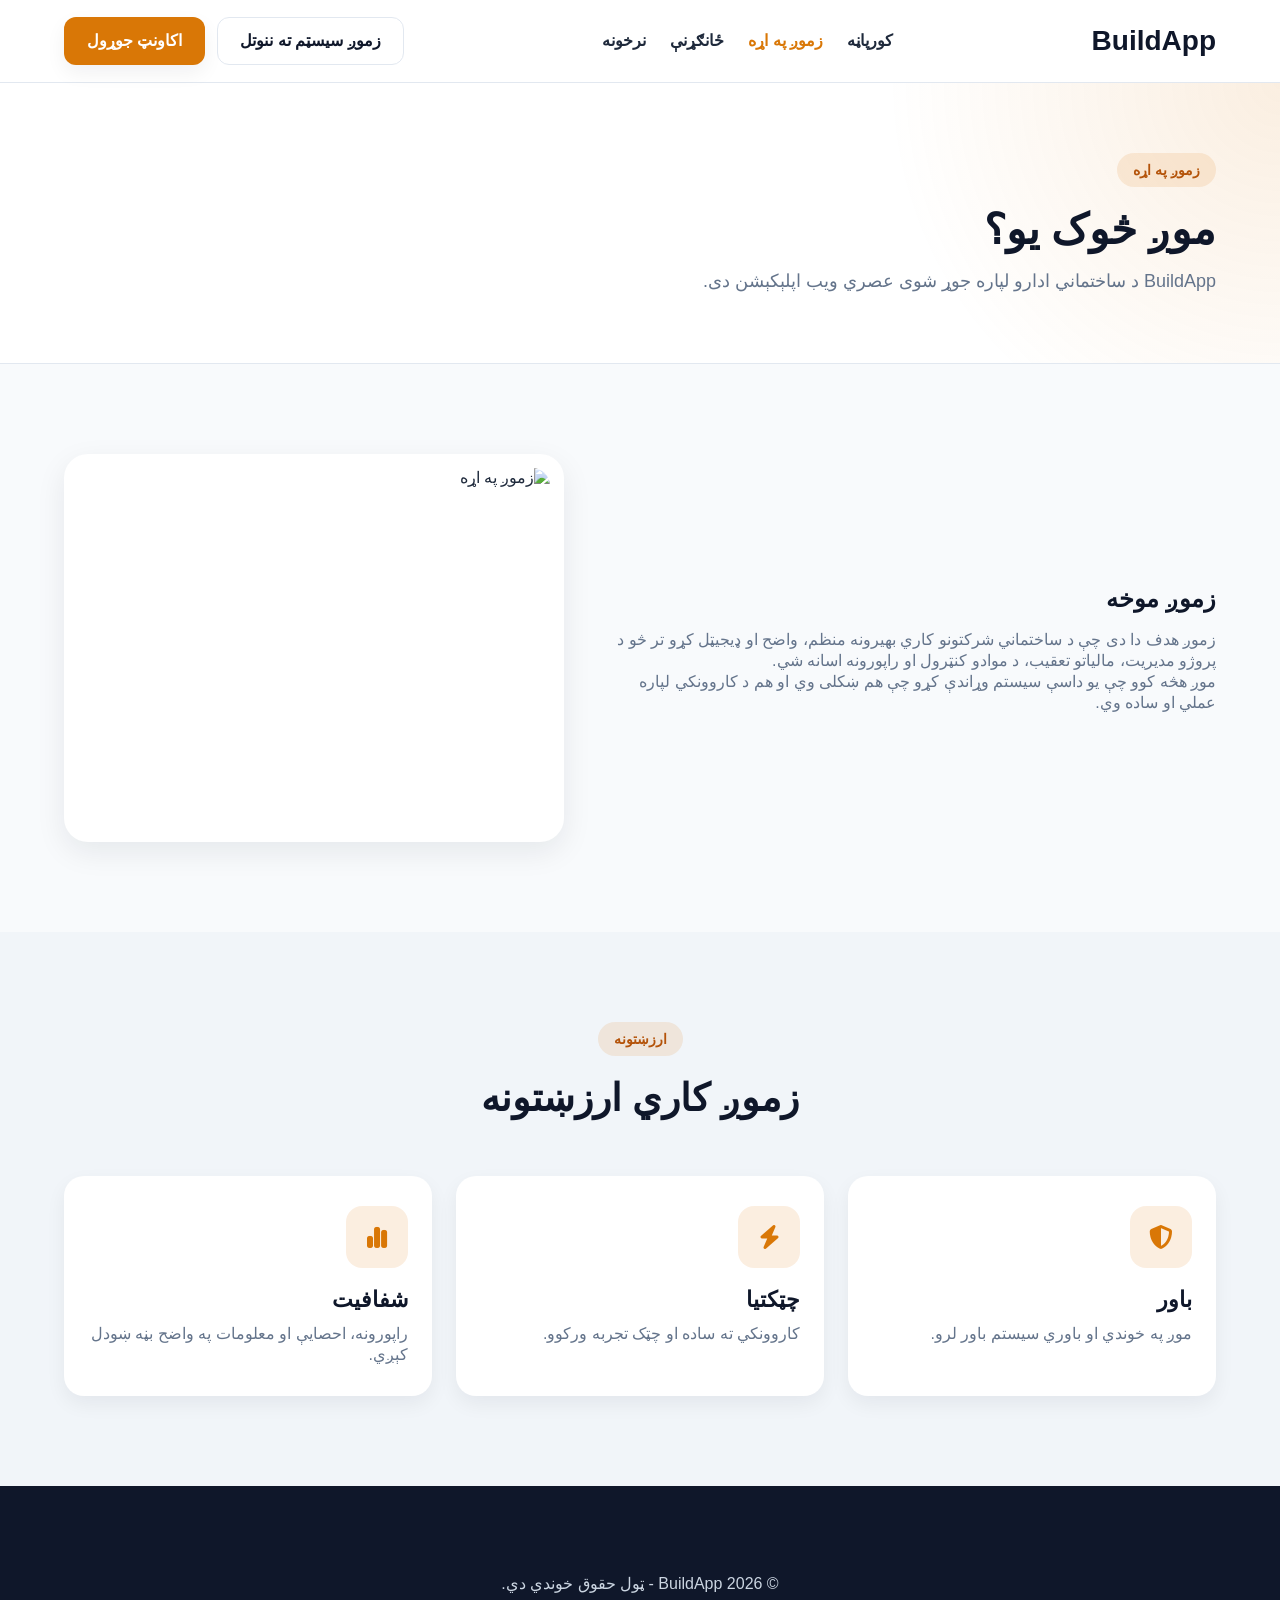
==== about.html @ 3a75cd28 "add all project files" ====
<!DOCTYPE html>
<html lang="ps" dir="rtl">
<head>
  <meta charset="UTF-8" />
  <meta name="viewport" content="width=device-width, initial-scale=1.0" />
  <title>BuildApp | زموږ په اړه</title>
  <link rel="stylesheet" href="style.css" />
  <link rel="stylesheet" href="https://cdnjs.cloudflare.com/ajax/libs/font-awesome/6.5.0/css/all.min.css" />
</head>
<body>
  <header class="topbar">
    <div class="container nav-wrapper">
      <a class="logo" href="index.html">BuildApp</a>
      <nav class="nav-links">
        <a href="index.html">کورپاڼه</a>
        <a href="about.html" class="active">زموږ په اړه</a>
        <a href="features.html">ځانګړنې</a>
        <a href="pricing.html">نرخونه</a>
      </nav>
      <div class="nav-actions">
        <a href="login.html" class="btn btn-light">زموږ سیسټم ته ننوتل</a>
        <a href="signup.html" class="btn btn-primary">اکاونټ جوړول</a>
      </div>
    </div>
  </header>

  <section class="page-hero small-hero">
    <div class="container">
      <span class="badge">زموږ په اړه</span>
      <h1>موږ څوک یو؟</h1>
      <p>BuildApp د ساختماني ادارو لپاره جوړ شوی عصري ویب اپلېکېشن دی.</p>
    </div>
  </section>

  <main>
    <section class="section">
      <div class="container two-col">
        <div>
          <h2 class="section-title-left">زموږ موخه</h2>
          <p class="muted-text">زموږ هدف دا دی چې د ساختماني شرکتونو کاري بهیرونه منظم، واضح او ډیجیټل کړو تر څو د پروژو مدیریت، مالیاتو تعقیب، د موادو کنټرول او راپورونه اسانه شي.</p>
          <p class="muted-text">موږ هڅه کوو چې یو داسې سیستم وړاندې کړو چې هم ښکلی وي او هم د کاروونکي لپاره عملي او ساده وي.</p>
        </div>
        <div class="image-card">
          <img src="https://images.unsplash.com/photo-1541888946425-d81bb19240f5?auto=format&fit=crop&w=1200&q=80" alt="زموږ په اړه" />
        </div>
      </div>
    </section>

    <section class="section alt-bg">
      <div class="container">
        <div class="section-head">
          <span class="section-tag">ارزښتونه</span>
          <h2>زموږ کاري ارزښتونه</h2>
        </div>
        <div class="features-grid">
          <article class="feature-card"><div class="icon"><i class="fa-solid fa-shield-halved"></i></div><h3>باور</h3><p>موږ په خوندي او باوري سیستم باور لرو.</p></article>
          <article class="feature-card"><div class="icon"><i class="fa-solid fa-bolt"></i></div><h3>چټکتیا</h3><p>کاروونکي ته ساده او چټک تجربه ورکوو.</p></article>
          <article class="feature-card"><div class="icon"><i class="fa-solid fa-chart-simple"></i></div><h3>شفافیت</h3><p>راپورونه، احصایې او معلومات په واضح بڼه ښودل کېږي.</p></article>
        </div>
      </div>
    </section>
  </main>

  <footer class="footer"><div class="container footer-bottom only-bottom"><p>© 2026 BuildApp - ټول حقوق خوندي دي.</p></div></footer>
</body>
</html>
---- style.css ----
:root {
  --primary: #d97706;
  --primary-dark: #b45309;
  --secondary: #0f172a;
  --bg: #f8fafc;
  --white: #ffffff;
  --text: #1e293b;
  --muted: #64748b;
  --border: #e2e8f0;
  --card-shadow: 0 10px 30px rgba(15, 23, 42, 0.08);
  --soft-shadow: 0 8px 20px rgba(15, 23, 42, 0.06);
  --radius: 20px;
  --container: 1200px;
}

* { margin: 0; padding: 0; box-sizing: border-box; }
html { scroll-behavior: smooth; }
body {
  font-family: Tahoma, Arial, sans-serif;
  background: var(--bg);
  color: var(--text);
  line-height: 1.3;
}

.logo{
  img { max-width: 29%; display: block;max-height: 39%; }
}
img { max-width: 100%; display: block; }
a { text-decoration: none; color: inherit; }
.container { width: min(90%, var(--container)); margin-inline: auto; }
.section { padding: 90px 0; }
.alt-bg { background: #f1f5f9; }
.muted-text { color: var(--muted); }
.section-title-left { font-size: 24px; margin-bottom: 16px; color: var(--secondary); }

.topbar {
  position: sticky; top: 0; z-index: 999;
  background: rgba(255,255,255,0.92);
  backdrop-filter: blur(12px);
  border-bottom: 1px solid var(--border);
}
.nav-wrapper {
  display: flex; align-items: center; justify-content: space-between;
  min-height: 82px; gap: 20px;
}
.logo { font-size: 28px; font-weight: 800; color: var(--secondary); }
.nav-links { display: flex; align-items: center; gap: 24px; }
.nav-links a { color: var(--text); font-weight: 600; transition: 0.3s; }
.nav-links a:hover, .nav-links a.active { color: var(--primary); }
.nav-actions { display: flex; align-items: center; gap: 12px; }

.btn {
  display: inline-flex; align-items: center; justify-content: center;
  padding: 13px 22px; border-radius: 12px; font-weight: 700;
  transition: 0.3s ease; border: 1px solid transparent; cursor: pointer;
}
.btn-primary { background: var(--primary); color: var(--white); box-shadow: var(--soft-shadow); }
.btn-primary:hover { background: var(--primary-dark); transform: translateY(-2px); }
.btn-light { background: var(--white); color: var(--secondary); border: 1px solid var(--border); }
.btn-outline { border: 1px solid var(--secondary); color: var(--secondary); background: transparent; }
.btn-outline:hover, .btn-light:hover { background: var(--secondary); color: var(--white); }
.full-btn { width: 100%; }

.hero {
  padding: 80px 0 70px;
  background:
    radial-gradient(circle at top left, rgba(217,119,6,0.12), transparent 35%),
    radial-gradient(circle at bottom right, rgba(15,23,42,0.1), transparent 25%);
}
.hero-grid, .preview-grid, .two-col {
  display: grid; grid-template-columns: 1.1fr 0.9fr; gap: 40px; align-items: center;
}
.badge, .section-tag {
  display: inline-block; background: rgba(217,119,6,0.12); color: var(--primary-dark);
  padding: 8px 16px; border-radius: 999px; font-size: 14px; margin-bottom: 16px; font-weight: 700;
}
.hero-text h1 { font-size: 52px; line-height: 1.4; margin-bottom: 18px; color: var(--secondary); }
.hero-text p { color: var(--muted); font-size: 18px; margin-bottom: 28px; }
.hero-buttons { display: flex; gap: 14px; flex-wrap: wrap; margin-bottom: 30px; }
.hero-stats { display: flex; gap: 18px; flex-wrap: wrap; }
.stat-box { background: var(--white); padding: 18px 22px; border-radius: 16px; box-shadow: var(--soft-shadow); min-width: 120px; }
.stat-box strong { display: block; color: var(--secondary); font-size: 24px; }
.stat-box span { color: var(--muted); font-size: 14px; }
.hero-card, .image-card, .video-box, .preview-info, .auth-card {
  background: var(--white); border-radius: 24px; box-shadow: var(--card-shadow);
}
.hero-card { padding: 14px; }
.hero-card img, .image-card img { border-radius: 18px; width: 100%; object-fit: cover; }
.hero-card img { height: 380px; }
.image-card { padding: 14px; }
.image-card img { height: 360px; }

.section-head { text-align: center; max-width: 760px; margin: 0 auto 50px; }
.section-head h2 { font-size: 38px; line-height: 1.4; margin-bottom: 12px; color: var(--secondary); }
.section-head p { color: var(--muted); font-size: 17px; }

.features-grid, .steps-grid, .testimonials-grid, .pricing-grid {
  display: grid; grid-template-columns: repeat(3, 1fr); gap: 24px;
}
.feature-card, .step-card, .testimonial-card, .pricing-card {
  background: var(--white); padding: 30px 24px; border-radius: var(--radius); box-shadow: var(--soft-shadow);
}
.feature-card:hover { transform: translateY(-6px); }
.icon {
  width: 62px; height: 62px; display: grid; place-items: center; border-radius: 16px;
  background: rgba(217,119,6,0.12); color: var(--primary); font-size: 24px; margin-bottom: 18px;
}
.feature-card h3, .pricing-card h3 { margin-bottom: 10px; color: var(--secondary); font-size: 22px; }
.feature-card p, .testimonial-card p, .pricing-list li { color: var(--muted); }

.video-box { padding: 18px; }
.video-placeholder {
  min-height: 320px; border: 2px dashed #cbd5e1; border-radius: 18px;
  display: grid; place-items: center; text-align: center; color: var(--muted); padding: 20px;
}
.video-placeholder i { font-size: 60px; color: var(--primary); margin-bottom: 16px; }
.preview-info { padding: 32px; }
.preview-info h3 { color: var(--secondary); font-size: 28px; margin-bottom: 16px; }
.preview-info p { color: var(--muted); margin-bottom: 18px; }
.check-list { list-style: none; }
.check-list li { margin-bottom: 10px; color: var(--text); position: relative; padding-right: 24px; }
.check-list li::before { content: "✔"; position: absolute; right: 0; color: var(--primary); font-weight: bold; }

.faq-list { max-width: 900px; margin: 0 auto; display: grid; gap: 16px; }
.faq-item { background: var(--white); border-radius: 18px; padding: 18px 20px; box-shadow: var(--soft-shadow); }
.faq-item summary { cursor: pointer; font-weight: 700; color: var(--secondary); list-style: none; }
.faq-item p { margin-top: 12px; color: var(--muted); }

.cta-section { padding: 0 0 90px; }
.cta-box {
  background: linear-gradient(135deg, var(--secondary), #1e293b); color: var(--white);
  border-radius: 28px; padding: 40px; display: flex; justify-content: space-between;
  align-items: center; gap: 20px; box-shadow: var(--card-shadow);
}
.cta-box h2 { font-size: 34px; margin-bottom: 8px; }
.cta-box p { color: #cbd5e1; }

.page-hero {
  padding: 70px 0; background:
  radial-gradient(circle at top right, rgba(217,119,6,0.12), transparent 30%),
  #fff;
  border-bottom: 1px solid var(--border);
}
.small-hero h1 { font-size: 42px; margin-bottom: 12px; color: var(--secondary); }
.small-hero p { color: var(--muted); font-size: 18px; }

.pricing-card { position: relative; text-align: center; }
.price { font-size: 42px; font-weight: 800; color: var(--secondary); margin: 14px 0 18px; }
.price span { font-size: 16px; color: var(--muted); font-weight: 500; }
.pricing-list { list-style: none; margin-bottom: 24px; }
.pricing-list li { margin-bottom: 12px; }
.featured-plan { border: 2px solid rgba(217,119,6,0.22); transform: translateY(-4px); }
.popular-badge {
  position: absolute; top: 14px; left: 14px; background: var(--primary); color: #fff;
  padding: 6px 12px; border-radius: 999px; font-size: 13px; font-weight: 700;
}

.auth-page {
  min-height: 100vh;
  background:
    radial-gradient(circle at top left, rgba(217,119,6,0.12), transparent 35%),
    radial-gradient(circle at bottom right, rgba(15,23,42,0.1), transparent 25%),
    var(--bg);
}
.auth-wrapper {
  min-height: 100vh; display: grid; place-items: center; padding: 24px;
}
.auth-card {
  width: 100%; max-width: 460px; padding: 34px;
}
.auth-logo { display: inline-block; font-size: 30px; font-weight: 800; color: var(--secondary); margin-bottom: 14px; }
.auth-card h1 { font-size: 34px; color: var(--secondary); margin-bottom: 8px; }
.auth-subtitle { color: var(--muted); margin-bottom: 22px; }
.auth-form { display: grid; gap: 12px; }
.auth-form label { font-weight: 700; color: var(--secondary); }
.auth-form input {
  width: 100%; padding: 14px 16px; border: 1px solid var(--border); border-radius: 14px;
  font-size: 15px; outline: none; background: #fff;
}
.auth-form input:focus { border-color: var(--primary); }
.auth-footer { margin-top: 18px; color: var(--muted); text-align: center; }
.auth-footer a { color: var(--primary-dark); font-weight: 700; }

.footer { background: var(--secondary); color: var(--white); padding-top: 70px; }
.footer-grid { display: grid; grid-template-columns: 1.2fr 1fr 1fr 1fr; gap: 30px; padding-bottom: 30px; }
.footer h3, .footer h4 { margin-bottom: 14px; }
.footer p, .footer a { color: #cbd5e1; display: block; margin-bottom: 10px; }
.socials { display: flex; gap: 12px; }
.socials a {
  width: 40px; height: 40px; display: grid; place-items: center;
  background: rgba(255,255,255,0.08); border-radius: 12px;
}
.footer-bottom { border-top: 1px solid rgba(255,255,255,0.08); text-align: center; padding: 18px 0; color: #cbd5e1; }
.only-bottom { border-top: none; }

@media (max-width: 992px) {
  .hero-grid, .preview-grid, .two-col, .features-grid, .pricing-grid, .footer-grid {
    grid-template-columns: 1fr 1fr;
  }
  .nav-wrapper { flex-wrap: wrap; justify-content: center; }
  .nav-links { order: 3; flex-wrap: wrap; justify-content: center; }
  .cta-box { flex-direction: column; text-align: center; }
}

@media (max-width: 768px) {
  .hero-grid, .preview-grid, .two-col, .features-grid, .pricing-grid, .footer-grid {
    grid-template-columns: 1fr;
  }
  .hero-text h1 { font-size: 34px; }
  .section-head h2, .small-hero h1, .auth-card h1 { font-size: 28px; }
  .nav-actions, .hero-buttons, .hero-stats { justify-content: center; flex-wrap: wrap; }
  .hero-text, .section-head, .small-hero { text-align: center; }
  .auth-card { padding: 24px; }
}
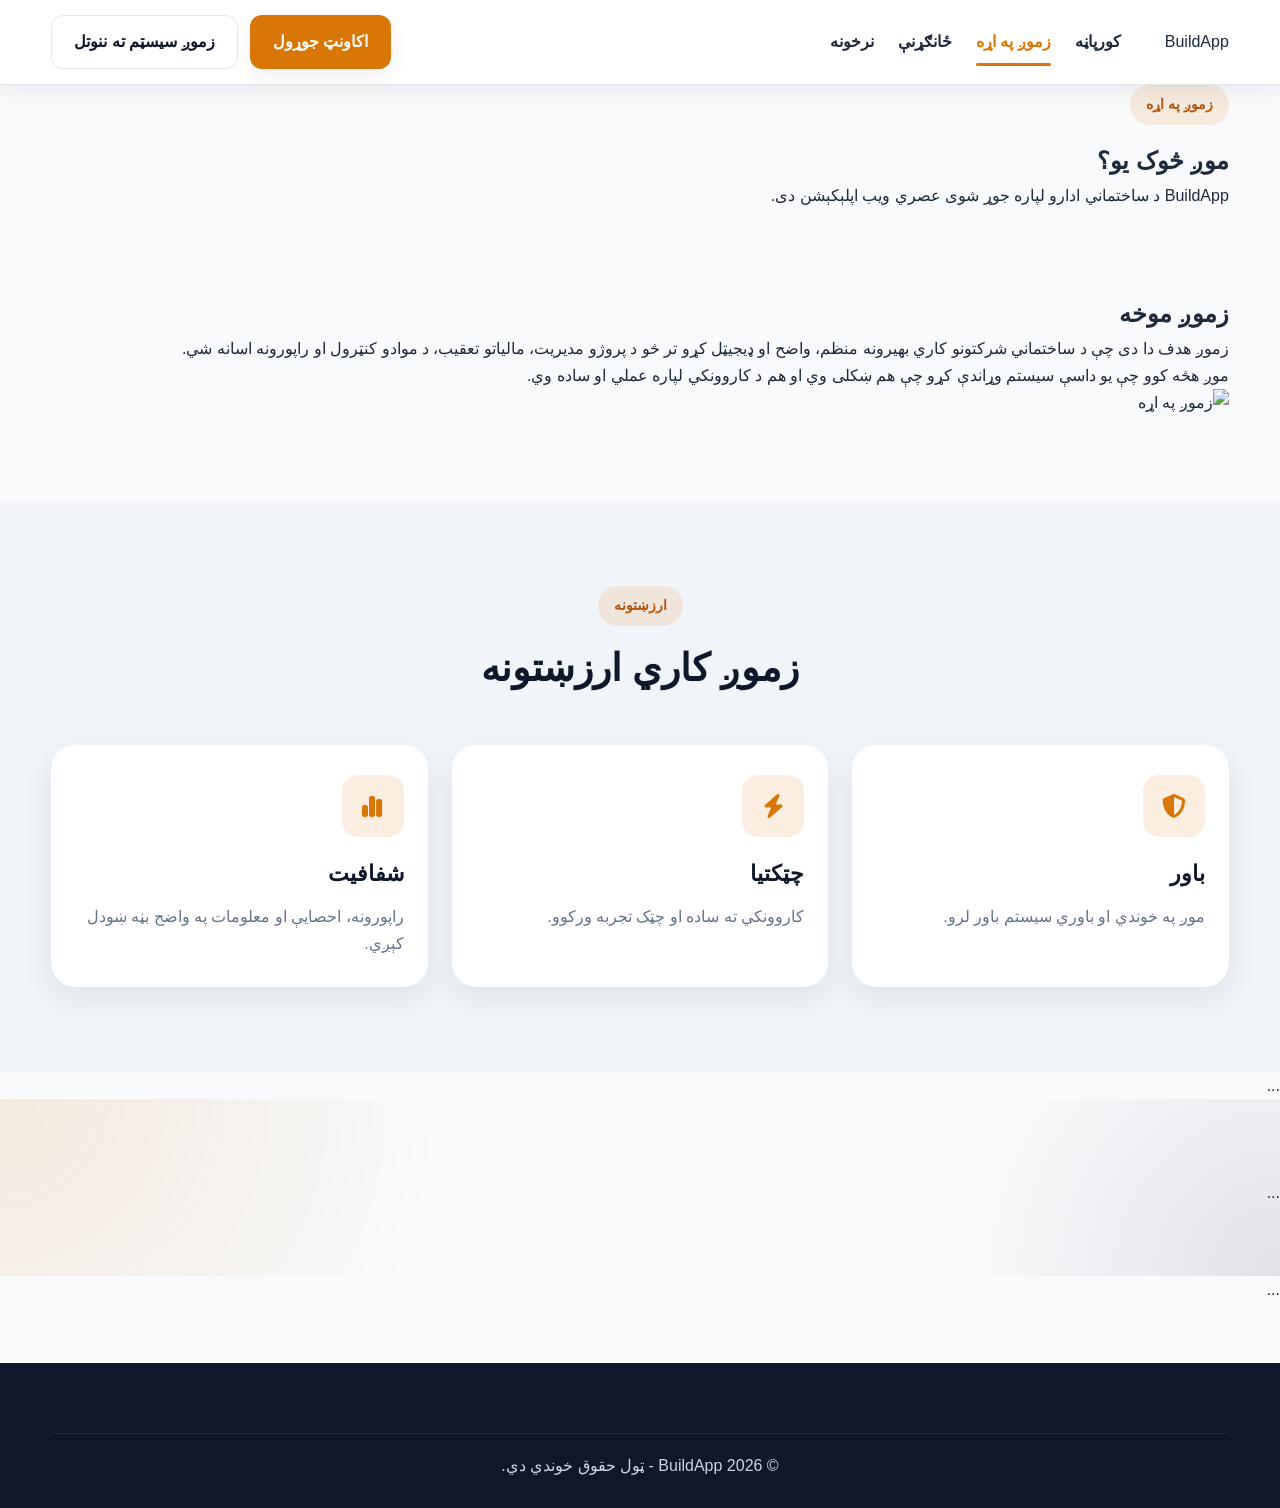
==== commit a9eed971: "Add code comments for better readability" ====
--- a/about.html
+++ b/about.html
@@ -61,6 +61,22 @@
     </section>
   </main>
 
+
+  <!-- Navigation Bar -->
+<nav>
+    ...
+</nav>
+
+<!-- Main Hero Section -->
+<section class="hero">
+    ...
+</section>
+
+<!-- Footer with contact info -->
+<footer>
+    ...
+</footer>
+
   <footer class="footer"><div class="container footer-bottom only-bottom"><p>© 2026 BuildApp - ټول حقوق خوندي دي.</p></div></footer>
 </body>
 </html>
--- a/style.css
+++ b/style.css
@@ -1,3 +1,8 @@
+@font-face {
+  font-family: bahig;
+  src: url(./fonts/Bahij-Bold.ttf) ;
+}
+
 :root {
   --primary: #d97706;
   --primary-dark: #b45309;
@@ -13,202 +18,2777 @@
   --container: 1200px;
 }
 
-* { margin: 0; padding: 0; box-sizing: border-box; }
-html { scroll-behavior: smooth; }
+* {
+  margin: 0;
+  padding: 0;
+  box-sizing: border-box;
+}
+
+html {
+  scroll-behavior: smooth;
+}
+
 body {
-  font-family: Tahoma, Arial, sans-serif;
+  font-family: "Noto Naskh Arabic", Arial, sans-serif;
   background: var(--bg);
   color: var(--text);
-  line-height: 1.3;
-}
-
-.logo{
-  img { max-width: 29%; display: block;max-height: 39%; }
-}
-img { max-width: 100%; display: block; }
-a { text-decoration: none; color: inherit; }
-.container { width: min(90%, var(--container)); margin-inline: auto; }
-.section { padding: 90px 0; }
-.alt-bg { background: #f1f5f9; }
-.muted-text { color: var(--muted); }
-.section-title-left { font-size: 24px; margin-bottom: 16px; color: var(--secondary); }
-
+  line-height: 1.7;
+    font-family: bahig;
+
+}
+
+
+
+/* this is my about section style :  */
+.steps-grid {
+  display: grid;
+  grid-template-columns: repeat(auto-fit, minmax(220px, 1fr));
+  gap: 1.5rem;
+}
+
+.step-card {
+  background: #fff;
+  padding: 1.2rem 1.5rem;
+  border-radius: 12px;
+  box-shadow: 0 4px 15px rgba(0,0,0,0.05);
+  text-align: center;
+  transition: all 0.3s ease;
+}
+
+.step-card:hover {
+  transform: translateY(-5px);
+  box-shadow: 0 8px 25px rgba(0,0,0,0.1);
+}
+
+.step-number {
+  font-size: 2rem;
+  margin-bottom: 0.8rem;
+}
+
+.step-card h3 {
+  font-size: 1.1rem;
+  margin-bottom: 0.6rem;
+}
+
+.step-card p {
+  font-size: 0.95rem;
+  line-height: 1.4;
+  color: #555;
+}
+
+img {
+  max-width: 100%;
+  display: block;
+}
+
+a {
+  text-decoration: none;
+  color: inherit;
+}
+
+.container {
+  width: min(92%, var(--container));
+  margin-inline: auto;
+}
+
+.section {
+  padding: 90px 0;
+}
+
+.alt-bg {
+  background: #f1f5f9;
+}
+
+/* Topbar */
 .topbar {
-  position: sticky; top: 0; z-index: 999;
-  background: rgba(255,255,255,0.92);
+  position: sticky;
+  top: -100px;
+  z-index: 999;
+  background: rgba(255, 255, 255, 0.92);
   backdrop-filter: blur(12px);
   border-bottom: 1px solid var(--border);
 }
+/* .topbar {
+  position: fixed;
+  top: 0;
+  left: 0;
+  width: 100%;
+  z-index: 1000;
+  background: white;
+  transition: top 0.3s ease;
+}
+
+/* کله hide شي */
+/* .topbar.hide {
+  top: -100px;
+} */ 
+
 .nav-wrapper {
-  display: flex; align-items: center; justify-content: space-between;
-  min-height: 82px; gap: 20px;
-}
-.logo { font-size: 28px; font-weight: 800; color: var(--secondary); }
-.nav-links { display: flex; align-items: center; gap: 24px; }
-.nav-links a { color: var(--text); font-weight: 600; transition: 0.3s; }
-.nav-links a:hover, .nav-links a.active { color: var(--primary); }
-.nav-actions { display: flex; align-items: center; gap: 12px; }
-
+  display: flex;
+  align-items: center;
+  min-height: 82px;
+  gap: 20px;
+  direction: rtl;
+  padding: 14px 0;
+}
+
+.logo {
+  flex-shrink: 0;
+  margin-left: 28px;
+}
+
+.logo img {
+  width: 95px;
+  height: auto;
+  object-fit: contain;
+}
+
+.nav-links {
+  display: flex;
+  align-items: center;
+  gap: 24px;
+  flex-wrap: wrap;
+}
+
+.nav-links a {
+  color: var(--text);
+  font-weight: 700;
+  transition: 0.3s;
+}
+
+.nav-links a:hover,
+.nav-links a.active {
+  color: var(--primary);
+}
+
+.nav-actions {
+  display: flex;
+  align-items: center;
+  gap: 12px;
+  margin-right: auto;
+  direction: ltr;
+  flex-wrap: wrap;
+}
+
+/* Buttons */
 .btn {
-  display: inline-flex; align-items: center; justify-content: center;
-  padding: 13px 22px; border-radius: 12px; font-weight: 700;
-  transition: 0.3s ease; border: 1px solid transparent; cursor: pointer;
-}
-.btn-primary { background: var(--primary); color: var(--white); box-shadow: var(--soft-shadow); }
-.btn-primary:hover { background: var(--primary-dark); transform: translateY(-2px); }
-.btn-light { background: var(--white); color: var(--secondary); border: 1px solid var(--border); }
-.btn-outline { border: 1px solid var(--secondary); color: var(--secondary); background: transparent; }
-.btn-outline:hover, .btn-light:hover { background: var(--secondary); color: var(--white); }
-.full-btn { width: 100%; }
-
+  display: inline-flex;
+  align-items: center;
+  justify-content: center;
+  padding: 13px 22px;
+  border-radius: 12px;
+  font-weight: 700;
+  transition: 0.3s ease;
+  border: 1px solid transparent;
+  cursor: pointer;
+  white-space: nowrap;
+}
+
+.btn-primary {
+  background: var(--primary);
+  color: var(--white);
+  box-shadow: var(--soft-shadow);
+}
+
+.btn-primary:hover {
+  background: var(--primary-dark);
+  transform: translateY(-2px);
+}
+
+.btn-light {
+  background: var(--white);
+  color: var(--secondary);
+  border: 1px solid var(--border);
+}
+
+.btn-outline {
+  border: 1px solid var(--secondary);
+  color: var(--secondary);
+  background: transparent;
+}
+
+.btn-outline:hover,
+.btn-light:hover {
+  background: var(--secondary);
+  color: var(--white);
+}
+
+/* Hero */
 .hero {
   padding: 80px 0 70px;
   background:
-    radial-gradient(circle at top left, rgba(217,119,6,0.12), transparent 35%),
-    radial-gradient(circle at bottom right, rgba(15,23,42,0.1), transparent 25%);
-}
-.hero-grid, .preview-grid, .two-col {
-  display: grid; grid-template-columns: 1.1fr 0.9fr; gap: 40px; align-items: center;
-}
-.badge, .section-tag {
-  display: inline-block; background: rgba(217,119,6,0.12); color: var(--primary-dark);
-  padding: 8px 16px; border-radius: 999px; font-size: 14px; margin-bottom: 16px; font-weight: 700;
-}
-.hero-text h1 { font-size: 52px; line-height: 1.4; margin-bottom: 18px; color: var(--secondary); }
-.hero-text p { color: var(--muted); font-size: 18px; margin-bottom: 28px; }
-.hero-buttons { display: flex; gap: 14px; flex-wrap: wrap; margin-bottom: 30px; }
-.hero-stats { display: flex; gap: 18px; flex-wrap: wrap; }
-.stat-box { background: var(--white); padding: 18px 22px; border-radius: 16px; box-shadow: var(--soft-shadow); min-width: 120px; }
-.stat-box strong { display: block; color: var(--secondary); font-size: 24px; }
-.stat-box span { color: var(--muted); font-size: 14px; }
-.hero-card, .image-card, .video-box, .preview-info, .auth-card {
-  background: var(--white); border-radius: 24px; box-shadow: var(--card-shadow);
-}
-.hero-card { padding: 14px; }
-.hero-card img, .image-card img { border-radius: 18px; width: 100%; object-fit: cover; }
-.hero-card img { height: 380px; }
-.image-card { padding: 14px; }
-.image-card img { height: 360px; }
-
-.section-head { text-align: center; max-width: 760px; margin: 0 auto 50px; }
-.section-head h2 { font-size: 38px; line-height: 1.4; margin-bottom: 12px; color: var(--secondary); }
-.section-head p { color: var(--muted); font-size: 17px; }
-
-.features-grid, .steps-grid, .testimonials-grid, .pricing-grid {
-  display: grid; grid-template-columns: repeat(3, 1fr); gap: 24px;
-}
-.feature-card, .step-card, .testimonial-card, .pricing-card {
-  background: var(--white); padding: 30px 24px; border-radius: var(--radius); box-shadow: var(--soft-shadow);
-}
-.feature-card:hover { transform: translateY(-6px); }
+    radial-gradient(circle at top left, rgba(217, 119, 6, 0.12), transparent 35%),
+    radial-gradient(circle at bottom right, rgba(15, 23, 42, 0.1), transparent 25%);
+}
+
+.hero-grid,
+.preview-grid {
+  display: grid;
+  grid-template-columns: 1.1fr 0.9fr;
+  gap: 40px;
+  align-items: center;
+}
+
+.badge,
+.section-tag {
+  display: inline-block;
+  background: rgba(217, 119, 6, 0.12);
+  color: var(--primary-dark);
+  padding: 8px 16px;
+  border-radius: 999px;
+  font-size: 14px;
+  margin-bottom: 16px;
+  font-weight: 700;
+}
+
+.hero-text h1 {
+  font-size: 52px;
+  line-height: 1.4;
+  margin-bottom: 18px;
+  color: var(--secondary);
+}
+
+.hero-text p {
+  color: var(--muted);
+  font-size: 18px;
+  margin-bottom: 28px;
+}
+
+.hero-buttons {
+  display: flex;
+  gap: 14px;
+  flex-wrap: wrap;
+  margin-bottom: 30px;
+}
+
+.hero-stats {
+  display: flex;
+  gap: 18px;
+  flex-wrap: wrap;
+}
+
+.stat-box {
+  background: var(--white);
+  padding: 18px 22px;
+  border-radius: 16px;
+  box-shadow: var(--soft-shadow);
+  min-width: 120px;
+}
+
+.stat-box strong {
+  display: block;
+  color: var(--secondary);
+  font-size: 24px;
+}
+
+.stat-box span {
+  color: var(--muted);
+  font-size: 14px;
+}
+
+.hero-card,
+.video-box,
+.preview-info,
+.feature-card,
+.step-card,
+.testimonial-card,
+.faq-item {
+  background: var(--white);
+  border-radius: 24px;
+  box-shadow: var(--card-shadow);
+}
+
+.hero-card {
+  padding: 14px;
+}
+
+.hero-card img {
+  border-radius: 18px;
+  width: 100%;
+  height: 380px;
+  object-fit: cover;
+}
+
+/* Section headings */
+.section-head {
+  text-align: center;
+  max-width: 760px;
+  margin: 0 auto 50px;
+}
+
+.section-head h2 {
+  font-size: 38px;
+  line-height: 1.4;
+  margin-bottom: 12px;
+  color: var(--secondary);
+}
+
+.section-head p {
+  color: var(--muted);
+  font-size: 17px;
+}
+
+/* Grids */
+.features-grid,
+.steps-grid,
+.testimonials-grid {
+  display: grid;
+  grid-template-columns: repeat(3, 1fr);
+  gap: 24px;
+}
+
+.feature-card,
+.step-card,
+.testimonial-card {
+  padding: 30px 24px;
+}
+
 .icon {
-  width: 62px; height: 62px; display: grid; place-items: center; border-radius: 16px;
-  background: rgba(217,119,6,0.12); color: var(--primary); font-size: 24px; margin-bottom: 18px;
-}
-.feature-card h3, .pricing-card h3 { margin-bottom: 10px; color: var(--secondary); font-size: 22px; }
-.feature-card p, .testimonial-card p, .pricing-list li { color: var(--muted); }
-
-.video-box { padding: 18px; }
+  width: 62px;
+  height: 62px;
+  display: grid;
+  place-items: center;
+  border-radius: 16px;
+  background: rgba(217, 119, 6, 0.12);
+  color: var(--primary);
+  font-size: 24px;
+  margin-bottom: 18px;
+}
+
+.feature-card h3,
+.step-card h3 {
+  margin-bottom: 10px;
+  color: var(--secondary);
+  font-size: 22px;
+}
+
+.feature-card p,
+.testimonial-card p,
+.step-card p {
+  color: var(--muted);
+}
+
+/* Preview */
+.video-box {
+  padding: 18px;
+}
+
 .video-placeholder {
-  min-height: 320px; border: 2px dashed #cbd5e1; border-radius: 18px;
-  display: grid; place-items: center; text-align: center; color: var(--muted); padding: 20px;
-}
-.video-placeholder i { font-size: 60px; color: var(--primary); margin-bottom: 16px; }
-.preview-info { padding: 32px; }
-.preview-info h3 { color: var(--secondary); font-size: 28px; margin-bottom: 16px; }
-.preview-info p { color: var(--muted); margin-bottom: 18px; }
-.check-list { list-style: none; }
-.check-list li { margin-bottom: 10px; color: var(--text); position: relative; padding-right: 24px; }
-.check-list li::before { content: "✔"; position: absolute; right: 0; color: var(--primary); font-weight: bold; }
-
-.faq-list { max-width: 900px; margin: 0 auto; display: grid; gap: 16px; }
-.faq-item { background: var(--white); border-radius: 18px; padding: 18px 20px; box-shadow: var(--soft-shadow); }
-.faq-item summary { cursor: pointer; font-weight: 700; color: var(--secondary); list-style: none; }
-.faq-item p { margin-top: 12px; color: var(--muted); }
-
-.cta-section { padding: 0 0 90px; }
+  min-height: 280px;
+  border: 2px dashed #cbd5e1;
+  border-radius: 18px;
+  display: grid;
+  place-items: center;
+  text-align: center;
+  color: var(--muted);
+  padding: 10px;
+}
+
+.video-placeholder i {
+  font-size: 60px;
+  color: var(--primary);
+  margin-bottom: 16px;
+}
+
+.video-placeholder iframe {
+  width: 100%;
+  max-width: 100%;
+  min-height: 320px;
+  border: 0;
+  border-radius: 14px;
+  margin-bottom: 14px;
+}
+
+.preview-info {
+  padding: 32px;
+}
+
+.preview-info h3 {
+  color: var(--secondary);
+  font-size: 28px;
+  margin-bottom: 16px;
+}
+
+.preview-info p {
+  color: var(--muted);
+  margin-bottom: 18px;
+}
+
+.check-list {
+  list-style: none;
+}
+
+.check-list li {
+  margin-bottom: 10px;
+  color: var(--text);
+  position: relative;
+  padding-right: 24px;
+}
+
+.check-list li::before {
+  content: "✔";
+  position: absolute;
+  right: 0;
+  color: var(--primary);
+  font-weight: bold;
+}
+
+/* Steps */
+.step-number {
+  width: 48px;
+  height: 48px;
+  border-radius: 50%;
+  background: rgba(217, 119, 6, 0.14);
+  color: var(--primary-dark);
+  display: grid;
+  place-items: center;
+  font-weight: 800;
+  margin-bottom: 16px;
+}
+
+/* Testimonials */
+.user-info {
+  margin-top: 16px;
+}
+
+.user-info strong {
+  display: block;
+  color: var(--secondary);
+}
+
+.user-info span {
+  color: var(--muted);
+  font-size: 14px;
+}
+
+/* FAQ */
+.faq-list {
+  max-width: 900px;
+  margin: 0 auto;
+  display: grid;
+  gap: 16px;
+}
+
+.faq-item {
+  padding: 18px 20px;
+}
+
+.faq-item summary {
+  cursor: pointer;
+  font-weight: 700;
+  color: var(--secondary);
+  list-style: none;
+}
+
+.faq-item p {
+  margin-top: 12px;
+  color: var(--muted);
+}
+
+/* CTA */
+.cta-section {
+  padding: 0 0 90px;
+}
+
 .cta-box {
-  background: linear-gradient(135deg, var(--secondary), #1e293b); color: var(--white);
-  border-radius: 28px; padding: 40px; display: flex; justify-content: space-between;
-  align-items: center; gap: 20px; box-shadow: var(--card-shadow);
-}
-.cta-box h2 { font-size: 34px; margin-bottom: 8px; }
-.cta-box p { color: #cbd5e1; }
-
-.page-hero {
-  padding: 70px 0; background:
-  radial-gradient(circle at top right, rgba(217,119,6,0.12), transparent 30%),
-  #fff;
+  background: linear-gradient(135deg, var(--secondary), #1e293b);
+  color: var(--white);
+  border-radius: 28px;
+  padding: 40px;
+  display: flex;
+  justify-content: space-between;
+  align-items: center;
+  gap: 20px;
+  box-shadow: var(--card-shadow);
+}
+
+.cta-box h2 {
+  font-size: 34px;
+  margin-bottom: 8px;
+}
+
+.cta-box p {
+  color: #cbd5e1;
+}
+
+/* Footer */
+.footer {
+  background: var(--secondary);
+  color: var(--white);
+  padding-top: 70px;
+}
+
+.footer-grid {
+  display: grid;
+  grid-template-columns: 1.2fr 1fr 1fr 1fr;
+  gap: 30px;
+  padding-bottom: 30px;
+}
+
+.footer h3,
+.footer h4 {
+  margin-bottom: 14px;
+}
+
+.footer p,
+.footer a {
+  color: #cbd5e1;
+  display: block;
+  margin-bottom: 10px;
+}
+
+.socials {
+  display: flex;
+  gap: 12px;
+}
+
+.socials a {
+  width: 40px;
+  height: 40px;
+  display: grid;
+  place-items: center;
+  background: rgba(255, 255, 255, 0.08);
+  border-radius: 12px;
+}
+
+.footer-bottom {
+  border-top: 1px solid rgba(255, 255, 255, 0.08);
+  text-align: center;
+  padding: 18px 0;
+  color: #cbd5e1;
+}
+
+/* Responsive */
+@media (max-width: 992px) {
+  .hero-grid,
+  .preview-grid,
+  .features-grid,
+  .steps-grid,
+  .testimonials-grid,
+  .footer-grid {
+    grid-template-columns: 1fr 1fr;
+  }
+
+  .nav-wrapper {
+    flex-wrap: wrap;
+    justify-content: center;
+  }
+
+  .logo {
+    margin-left: 0;
+  }
+
+  .nav-links {
+    order: 2;
+    justify-content: center;
+  }
+
+  .nav-actions {
+    order: 3;
+    margin-right: 0;
+    justify-content: center;
+  }
+
+  .cta-box {
+    flex-direction: column;
+    text-align: center;
+  }
+}
+
+@media (max-width: 768px) {
+  .hero-grid,
+  .preview-grid,
+  .features-grid,
+  .steps-grid,
+  .testimonials-grid,
+  .footer-grid {
+    grid-template-columns: 1fr;
+  }
+
+  .nav-wrapper {
+    flex-direction: column;
+    align-items: center;
+    text-align: center;
+  }
+
+  .nav-links {
+    flex-direction: column;
+    gap: 12px;
+  }
+
+  .nav-actions {
+    flex-direction: column;
+    width: 100%;
+  }
+
+  .btn {
+    width: 100%;
+  }
+
+  .hero-text h1 {
+    font-size: 34px;
+  }
+
+  .section-head h2,
+  .cta-box h2 {
+    font-size: 28px;
+  }
+
+  .hero-buttons,
+  .hero-stats {
+    justify-content: center;
+  }
+
+  .hero-text,
+  .section-head {
+    text-align: center;
+  }
+
+  .video-placeholder iframe {
+    min-height: 220px;
+  }
+
+  .cta-box {
+    padding: 28px 20px;
+  }
+}
+
+@media (max-width: 480px) {
+  .logo img {
+    width: 75px;
+  }
+
+  .container {
+    width: min(94%, var(--container));
+  }
+
+  .hero-text h1 {
+    font-size: 28px;
+  }
+
+  .section {
+    padding: 70px 0;
+  }
+}
+
+
+:root {
+  --primary: #d97706;
+  --primary-dark: #b45309;
+  --secondary: #0f172a;
+  --bg: #f8fafc;
+  --white: #ffffff;
+  --text: #1e293b;
+  --muted: #64748b;
+  --border: #e2e8f0;
+  --card-shadow: 0 10px 30px rgba(15, 23, 42, 0.08);
+  --soft-shadow: 0 8px 20px rgba(15, 23, 42, 0.06);
+  --container: 1200px;
+}
+
+* {
+  margin: 0;
+  padding: 0;
+  box-sizing: border-box;
+}
+
+html {
+  scroll-behavior: smooth;
+}
+
+body {
+  font-family: Arial, sans-serif;
+  background: var(--bg);
+  color: var(--text);
+  line-height: 1.7;
+}
+
+img {
+  max-width: 100%;
+  display: block;
+}
+
+a {
+  text-decoration: none;
+  color: inherit;
+}
+
+.container {
+  width: min(92%, var(--container));
+  margin: 0 auto;
+}
+
+.section {
+  padding: 70px 0;
+}
+
+/* Header */
+.topbar {
+  position: sticky;
+  top: 0;
+  z-index: 999;
+  background: rgba(255, 255, 255, 0.95);
+  backdrop-filter: blur(10px);
   border-bottom: 1px solid var(--border);
 }
-.small-hero h1 { font-size: 42px; margin-bottom: 12px; color: var(--secondary); }
-.small-hero p { color: var(--muted); font-size: 18px; }
-
-.pricing-card { position: relative; text-align: center; }
-.price { font-size: 42px; font-weight: 800; color: var(--secondary); margin: 14px 0 18px; }
-.price span { font-size: 16px; color: var(--muted); font-weight: 500; }
-.pricing-list { list-style: none; margin-bottom: 24px; }
-.pricing-list li { margin-bottom: 12px; }
-.featured-plan { border: 2px solid rgba(217,119,6,0.22); transform: translateY(-4px); }
-.popular-badge {
-  position: absolute; top: 14px; left: 14px; background: var(--primary); color: #fff;
-  padding: 6px 12px; border-radius: 999px; font-size: 13px; font-weight: 700;
-}
-
-.auth-page {
+
+.nav-wrapper {
+  min-height: 82px;
+  display: flex;
+  align-items: center;
+  gap: 20px;
+  direction: rtl;
+  padding: 12px 0;
+}
+
+.logo {
+  flex-shrink: 0;
+  margin-left: 24px;
+}
+
+.logo img {
+  width: 82px;
+  height: auto;
+  object-fit: contain;
+}
+
+.nav-links {
+  display: flex;
+  align-items: center;
+  gap: 24px;
+  flex-wrap: wrap;
+}
+
+.nav-links a {
+  font-weight: 700;
+  color: var(--text);
+  transition: 0.3s;
+}
+
+.nav-links a:hover,
+.nav-links a.active {
+  color: var(--primary);
+}
+
+.nav-actions {
+  margin-right: auto;
+  display: flex;
+  align-items: center;
+  gap: 12px;
+  direction: ltr;
+}
+
+.btn {
+  display: inline-flex;
+  align-items: center;
+  justify-content: center;
+  padding: 12px 20px;
+  border-radius: 12px;
+  font-weight: 700;
+  border: 1px solid transparent;
+  transition: 0.3s ease;
+  white-space: nowrap;
+}
+
+.btn-primary {
+  background: var(--primary);
+  color: var(--white);
+}
+
+.btn-primary:hover {
+  background: var(--primary-dark);
+}
+
+.btn-light {
+  background: var(--white);
+  color: var(--secondary);
+  border: 1px solid var(--border);
+}
+
+.btn-light:hover {
+  background: var(--secondary);
+  color: var(--white);
+}
+
+/* Main page */
+.inner-page {
   min-height: 100vh;
+}
+
+.page-hero-lite {
+  padding: 60px 0 30px;
   background:
-    radial-gradient(circle at top left, rgba(217,119,6,0.12), transparent 35%),
-    radial-gradient(circle at bottom right, rgba(15,23,42,0.1), transparent 25%),
-    var(--bg);
-}
-.auth-wrapper {
-  min-height: 100vh; display: grid; place-items: center; padding: 24px;
-}
-.auth-card {
-  width: 100%; max-width: 460px; padding: 34px;
-}
-.auth-logo { display: inline-block; font-size: 30px; font-weight: 800; color: var(--secondary); margin-bottom: 14px; }
-.auth-card h1 { font-size: 34px; color: var(--secondary); margin-bottom: 8px; }
-.auth-subtitle { color: var(--muted); margin-bottom: 22px; }
-.auth-form { display: grid; gap: 12px; }
-.auth-form label { font-weight: 700; color: var(--secondary); }
-.auth-form input {
-  width: 100%; padding: 14px 16px; border: 1px solid var(--border); border-radius: 14px;
-  font-size: 15px; outline: none; background: #fff;
-}
-.auth-form input:focus { border-color: var(--primary); }
-.auth-footer { margin-top: 18px; color: var(--muted); text-align: center; }
-.auth-footer a { color: var(--primary-dark); font-weight: 700; }
-
-.footer { background: var(--secondary); color: var(--white); padding-top: 70px; }
-.footer-grid { display: grid; grid-template-columns: 1.2fr 1fr 1fr 1fr; gap: 30px; padding-bottom: 30px; }
-.footer h3, .footer h4 { margin-bottom: 14px; }
-.footer p, .footer a { color: #cbd5e1; display: block; margin-bottom: 10px; }
-.socials { display: flex; gap: 12px; }
+    radial-gradient(circle at top right, rgba(217, 119, 6, 0.12), transparent 30%),
+    #fff;
+  border-bottom: 1px solid var(--border);
+}
+
+.section-tag {
+  display: inline-block;
+  padding: 8px 16px;
+  border-radius: 999px;
+  background: rgba(217, 119, 6, 0.12);
+  color: var(--primary-dark);
+  font-size: 14px;
+  font-weight: 700;
+  margin-bottom: 16px;
+}
+
+.page-hero-lite h1 {
+  font-size: 40px;
+  color: var(--secondary);
+  margin-bottom: 10px;
+}
+
+.page-hero-lite p {
+  color: var(--muted);
+  font-size: 18px;
+}
+
+/* Dashboard cards */
+.dashboard-cards {
+  display: grid;
+  grid-template-columns: repeat(4, 1fr);
+  gap: 24px;
+}
+
+.dashboard-card {
+  background: var(--white);
+  border-radius: 22px;
+  padding: 28px 22px;
+  box-shadow: var(--soft-shadow);
+  text-align: center;
+  transition: 0.3s ease;
+}
+
+.dashboard-card:hover {
+  transform: translateY(-6px);
+}
+
+.dashboard-icon {
+  width: 62px;
+  height: 62px;
+  margin: 0 auto 16px;
+  border-radius: 16px;
+  display: grid;
+  place-items: center;
+  background: rgba(217, 119, 6, 0.12);
+  color: var(--primary);
+  font-size: 24px;
+}
+
+.dashboard-card h3 {
+  font-size: 18px;
+  color: var(--secondary);
+  margin-bottom: 10px;
+}
+
+.dashboard-card strong {
+  font-size: 32px;
+  color: var(--primary-dark);
+}
+
+/* Content card */
+.content-card {
+  background: var(--white);
+  border-radius: 24px;
+  box-shadow: var(--card-shadow);
+  padding: 28px;
+}
+
+.mt-30 {
+  margin-top: 30px;
+}
+
+.content-card h2 {
+  font-size: 28px;
+  color: var(--secondary);
+  margin-bottom: 18px;
+}
+
+/* Activity list */
+.activity-list {
+  list-style: none;
+}
+
+.activity-list li {
+  background: #f8fafc;
+  border: 1px solid var(--border);
+  border-radius: 14px;
+  padding: 14px 16px;
+  margin-bottom: 12px;
+}
+
+/* Footer */
+.footer {
+  background: var(--secondary);
+  color: var(--white);
+  padding-top: 70px;
+  margin-top: 60px;
+}
+
+.footer-grid {
+  display: grid;
+  grid-template-columns: 1.3fr 1fr 1fr 1fr;
+  gap: 30px;
+  padding-bottom: 30px;
+}
+
+.footer h3,
+.footer h4 {
+  margin-bottom: 14px;
+}
+
+.footer p,
+.footer a {
+  color: #cbd5e1;
+  display: block;
+  margin-bottom: 10px;
+}
+
+.footer a:hover {
+  color: var(--white);
+}
+
+.socials {
+  display: flex;
+  gap: 12px;
+}
+
 .socials a {
-  width: 40px; height: 40px; display: grid; place-items: center;
-  background: rgba(255,255,255,0.08); border-radius: 12px;
-}
-.footer-bottom { border-top: 1px solid rgba(255,255,255,0.08); text-align: center; padding: 18px 0; color: #cbd5e1; }
-.only-bottom { border-top: none; }
-
+  width: 40px;
+  height: 40px;
+  display: grid;
+  place-items: center;
+  border-radius: 12px;
+  background: rgba(255, 255, 255, 0.08);
+}
+
+.socials a:hover {
+  background: var(--primary);
+}
+
+.footer-bottom {
+  border-top: 1px solid rgba(255, 255, 255, 0.08);
+  text-align: center;
+  padding: 18px 0;
+  color: #cbd5e1;
+}
+
+/* Responsive */
 @media (max-width: 992px) {
-  .hero-grid, .preview-grid, .two-col, .features-grid, .pricing-grid, .footer-grid {
-    grid-template-columns: 1fr 1fr;
-  }
-  .nav-wrapper { flex-wrap: wrap; justify-content: center; }
-  .nav-links { order: 3; flex-wrap: wrap; justify-content: center; }
-  .cta-box { flex-direction: column; text-align: center; }
+  .dashboard-cards,
+  .footer-grid {
+    grid-template-columns: repeat(2, 1fr);
+  }
+
+  .nav-wrapper {
+    flex-wrap: wrap;
+    justify-content: center;
+  }
+
+  .logo {
+    margin-left: 0;
+  }
+
+  .nav-links {
+    justify-content: center;
+    order: 2;
+  }
+
+  .nav-actions {
+    margin-right: 0;
+    justify-content: center;
+    order: 3;
+  }
+
+  .page-hero-lite h1 {
+    font-size: 32px;
+  }
 }
 
 @media (max-width: 768px) {
-  .hero-grid, .preview-grid, .two-col, .features-grid, .pricing-grid, .footer-grid {
+  .dashboard-cards,
+  .footer-grid {
     grid-template-columns: 1fr;
   }
-  .hero-text h1 { font-size: 34px; }
-  .section-head h2, .small-hero h1, .auth-card h1 { font-size: 28px; }
-  .nav-actions, .hero-buttons, .hero-stats { justify-content: center; flex-wrap: wrap; }
-  .hero-text, .section-head, .small-hero { text-align: center; }
-  .auth-card { padding: 24px; }
-}+
+  .nav-wrapper {
+    flex-direction: column;
+    text-align: center;
+  }
+
+  .nav-links {
+    flex-direction: column;
+    gap: 12px;
+  }
+
+  .nav-actions {
+    flex-direction: column;
+    width: 100%;
+  }
+
+  .btn {
+    width: 100%;
+  }
+
+  .page-hero-lite {
+    padding: 50px 0 25px;
+  }
+
+  .page-hero-lite h1 {
+    font-size: 28px;
+  }
+
+  .page-hero-lite p {
+    font-size: 16px;
+  }
+
+  .content-card {
+    padding: 20px;
+  }
+}
+
+@media (max-width: 480px) {
+  .logo img {
+    width: 70px;
+  }
+
+  .container {
+    width: min(94%, var(--container));
+  }
+
+  .dashboard-card strong {
+    font-size: 28px;
+  }
+}
+
+
+
+:root {
+  --primary: #d97706;
+  --primary-dark: #b45309;
+  --secondary: #0f172a;
+  --bg: #f8fafc;
+  --white: #ffffff;
+  --text: #1e293b;
+  --muted: #64748b;
+  --border: #e2e8f0;
+  --card-shadow: 0 10px 30px rgba(15, 23, 42, 0.08);
+  --soft-shadow: 0 8px 20px rgba(15, 23, 42, 0.06);
+  --container: 1200px;
+}
+
+* {
+  margin: 0;
+  padding: 0;
+  box-sizing: border-box;
+}
+
+html {
+  scroll-behavior: smooth;
+}
+
+body {
+  font-family: Arial, sans-serif;
+  background: var(--bg);
+  color: var(--text);
+  line-height: 1.7;
+}
+
+img {
+  max-width: 100%;
+  display: block;
+}
+
+a {
+  text-decoration: none;
+  color: inherit;
+}
+
+.container {
+  width: min(92%, var(--container));
+  margin: 0 auto;
+}
+
+.section {
+  padding: 70px 0;
+}
+
+/* Header */
+.topbar {
+  position: sticky;
+  top: 0;
+  z-index: 999;
+  background: rgba(255, 255, 255, 0.95);
+  backdrop-filter: blur(10px);
+  border-bottom: 1px solid var(--border);
+}
+
+.nav-wrapper {
+  min-height: 82px;
+  display: flex;
+  align-items: center;
+  gap: 20px;
+  direction: rtl;
+  padding: 12px 0;
+}
+
+.logo {
+  flex-shrink: 0;
+  margin-left: 24px;
+}
+
+.logo img {
+  width: 82px;
+  height: auto;
+  object-fit: contain;
+}
+
+.nav-links {
+  display: flex;
+  align-items: center;
+  gap: 24px;
+  flex-wrap: wrap;
+}
+
+.nav-links a {
+  font-weight: 700;
+  color: var(--text);
+  transition: 0.3s;
+  position: relative;
+}
+
+.nav-links a:hover,
+.nav-links a.active {
+  color: var(--primary);
+}
+
+.nav-links a.active::after {
+  content: "";
+  position: absolute;
+  right: 0;
+  bottom: -10px;
+  width: 100%;
+  height: 3px;
+  border-radius: 999px;
+  background: var(--primary);
+}
+
+.nav-actions {
+  margin-right: auto;
+  display: flex;
+  align-items: center;
+  gap: 12px;
+  direction: ltr;
+}
+
+.btn {
+  display: inline-flex;
+  align-items: center;
+  justify-content: center;
+  padding: 12px 20px;
+  border-radius: 12px;
+  font-weight: 700;
+  border: 1px solid transparent;
+  transition: 0.3s ease;
+  white-space: nowrap;
+}
+
+.btn-primary {
+  background: var(--primary);
+  color: var(--white);
+}
+
+.btn-primary:hover {
+  background: var(--primary-dark);
+}
+
+.btn-light {
+  background: var(--white);
+  color: var(--secondary);
+  border: 1px solid var(--border);
+}
+
+.btn-light:hover {
+  background: var(--secondary);
+  color: var(--white);
+}
+
+/* Main page */
+.inner-page {
+  min-height: 100vh;
+}
+
+.page-hero-lite {
+  padding: 60px 0 30px;
+  background:
+    radial-gradient(circle at top right, rgba(217, 119, 6, 0.12), transparent 30%),
+    #fff;
+  border-bottom: 1px solid var(--border);
+}
+
+.section-tag {
+  display: inline-block;
+  padding: 8px 16px;
+  border-radius: 999px;
+  background: rgba(217, 119, 6, 0.12);
+  color: var(--primary-dark);
+  font-size: 14px;
+  font-weight: 700;
+  margin-bottom: 16px;
+}
+
+.page-hero-lite h1 {
+  font-size: 40px;
+  color: var(--secondary);
+  margin-bottom: 10px;
+}
+
+.page-hero-lite p {
+  color: var(--muted);
+  font-size: 18px;
+}
+
+/* Content card */
+.content-card {
+  background: var(--white);
+  border-radius: 24px;
+  box-shadow: var(--card-shadow);
+  padding: 28px;
+}
+
+/* Table */
+.table-responsive {
+  width: 100%;
+  overflow-x: auto;
+}
+
+.styled-table {
+  width: 100%;
+  min-width: 700px;
+  border-collapse: collapse;
+  background: var(--white);
+  border-radius: 18px;
+  overflow: hidden;
+}
+
+.styled-table thead {
+  background: var(--secondary);
+  color: var(--white);
+}
+
+.styled-table th {
+  padding: 18px 16px;
+  text-align: right;
+  font-size: 16px;
+  font-weight: 700;
+}
+
+.styled-table td {
+  padding: 16px;
+  text-align: right;
+  border-bottom: 1px solid var(--border);
+  color: var(--text);
+}
+
+.styled-table tbody tr {
+  transition: 0.3s ease;
+}
+
+.styled-table tbody tr:hover {
+  background: #fff7ed;
+}
+
+.styled-table tbody tr:last-child td {
+  border-bottom: none;
+}
+
+/* Footer */
+.footer {
+  background: var(--secondary);
+  color: var(--white);
+  padding-top: 70px;
+  margin-top: 60px;
+}
+
+.footer-grid {
+  display: grid;
+  grid-template-columns: 1.3fr 1fr 1fr 1fr;
+  gap: 30px;
+  padding-bottom: 30px;
+}
+
+.footer h3,
+.footer h4 {
+  margin-bottom: 14px;
+}
+
+.footer p,
+.footer a {
+  color: #cbd5e1;
+  display: block;
+  margin-bottom: 10px;
+}
+
+.footer a:hover {
+  color: var(--white);
+}
+
+.socials {
+  display: flex;
+  gap: 12px;
+}
+
+.socials a {
+  width: 40px;
+  height: 40px;
+  display: grid;
+  place-items: center;
+  border-radius: 12px;
+  background: rgba(255, 255, 255, 0.08);
+}
+
+.socials a:hover {
+  background: var(--primary);
+}
+
+.footer-bottom {
+  border-top: 1px solid rgba(255, 255, 255, 0.08);
+  text-align: center;
+  padding: 18px 0;
+  color: #cbd5e1;
+}
+
+/* Responsive */
+@media (max-width: 992px) {
+  .footer-grid {
+    grid-template-columns: repeat(2, 1fr);
+  }
+
+  .nav-wrapper {
+    flex-wrap: wrap;
+    justify-content: center;
+  }
+
+  .logo {
+    margin-left: 0;
+  }
+
+  .nav-links {
+    justify-content: center;
+    order: 2;
+  }
+
+  .nav-actions {
+    margin-right: 0;
+    justify-content: center;
+    order: 3;
+  }
+
+  .page-hero-lite h1 {
+    font-size: 32px;
+  }
+}
+
+@media (max-width: 768px) {
+  .footer-grid {
+    grid-template-columns: 1fr;
+  }
+
+  .nav-wrapper {
+    flex-direction: column;
+    text-align: center;
+  }
+
+  .nav-links {
+    flex-direction: column;
+    gap: 12px;
+  }
+
+  .nav-links a.active::after {
+    display: none;
+  }
+
+  .nav-actions {
+    flex-direction: column;
+    width: 100%;
+  }
+
+  .btn {
+    width: 100%;
+  }
+
+  .page-hero-lite {
+    padding: 50px 0 25px;
+  }
+
+  .page-hero-lite h1 {
+    font-size: 28px;
+  }
+
+  .page-hero-lite p {
+    font-size: 16px;
+  }
+
+  .content-card {
+    padding: 20px;
+  }
+
+  .styled-table {
+    min-width: 600px;
+  }
+}
+
+@media (max-width: 480px) {
+  .logo img {
+    width: 70px;
+  }
+
+  .container {
+    width: min(94%, var(--container));
+  }
+
+  .section {
+    padding: 65px 0;
+  }
+
+  .styled-table {
+    min-width: 520px;
+  }
+}
+
+
+/* :root {
+  --primary: #d97706;
+  --primary-dark: #b45309;
+  --secondary: #0f172a;
+  --bg: #f8fafc;
+  --white: #ffffff;
+  --text: #1e293b;
+  --muted: #64748b;
+  --border: #e2e8f0;
+  --card-shadow: 0 10px 30px rgba(15, 23, 42, 0.08);
+  --soft-shadow: 0 8px 20px rgba(15, 23, 42, 0.06);
+  --container: 1200px;
+}
+
+* {
+  margin: 0;
+  padding: 0;
+  box-sizing: border-box;
+}
+
+html {
+  scroll-behavior: smooth;
+}
+
+body {
+  font-family: Arial, sans-serif;
+  background: var(--bg);
+  color: var(--text);
+  line-height: 1.7;
+}
+
+img {
+  max-width: 100%;
+  display: block;
+}
+
+a {
+  text-decoration: none;
+  color: inherit;
+}
+
+.container {
+  width: min(92%, var(--container));
+  margin: 0 auto;
+}
+
+.section {
+  padding: 70px 0;
+}
+
+/* Header */
+.topbar {
+  position: sticky;
+  top: 0;
+  z-index: 999;
+  background: rgba(255, 255, 255, 0.95);
+  backdrop-filter: blur(10px);
+  border-bottom: 1px solid var(--border);
+}
+
+.nav-wrapper {
+  min-height: 82px;
+  display: flex;
+  align-items: center;
+  gap: 20px;
+  direction: rtl;
+  padding: 12px 0;
+}
+
+.logo {
+  flex-shrink: 0;
+  margin-left: 24px;
+}
+
+.logo img {
+  width: 82px;
+  height: auto;
+  object-fit: contain;
+}
+
+.nav-links {
+  display: flex;
+  align-items: center;
+  gap: 24px;
+  flex-wrap: wrap;
+}
+
+.nav-links a {
+  font-weight: 700;
+  color: var(--text);
+  transition: 0.3s;
+  position: relative;
+}
+
+.nav-links a:hover,
+.nav-links a.active {
+  color: var(--primary);
+}
+
+.nav-links a.active::after {
+  content: "";
+  position: absolute;
+  right: 0;
+  bottom: -10px;
+  width: 100%;
+  height: 3px;
+  border-radius: 999px;
+  background: var(--primary);
+}
+
+.nav-actions {
+  margin-right: auto;
+  display: flex;
+  align-items: center;
+  gap: 12px;
+  direction: ltr;
+}
+
+.btn {
+  display: inline-flex;
+  align-items: center;
+  justify-content: center;
+  padding: 12px 20px;
+  border-radius: 12px;
+  font-weight: 700;
+  border: 1px solid transparent;
+  transition: 0.3s ease;
+  white-space: nowrap;
+  cursor: pointer;
+}
+
+.btn-primary {
+  background: var(--primary);
+  color: var(--white);
+}
+
+.btn-primary:hover {
+  background: var(--primary-dark);
+}
+
+.btn-light {
+  background: var(--white);
+  color: var(--secondary);
+  border: 1px solid var(--border);
+}
+
+.btn-light:hover {
+  background: var(--secondary);
+  color: var(--white);
+}
+
+/* Main page */
+.inner-page {
+  min-height: 100vh;
+}
+
+.page-hero-lite {
+  padding: 60px 0 30px;
+  background:
+    radial-gradient(circle at top right, rgba(217, 119, 6, 0.12), transparent 30%),
+    #fff;
+  border-bottom: 1px solid var(--border);
+}
+
+.section-tag {
+  display: inline-block;
+  padding: 8px 16px;
+  border-radius: 999px;
+  background: rgba(217, 119, 6, 0.12);
+  color: var(--primary-dark);
+  font-size: 14px;
+  font-weight: 700;
+  margin-bottom: 16px;
+}
+
+.page-hero-lite h1 {
+  font-size: 40px;
+  color: var(--secondary);
+  margin-bottom: 10px;
+}
+
+.page-hero-lite p {
+  color: var(--muted);
+  font-size: 18px;
+}
+
+/* Form card */
+.content-card {
+  background: var(--white);
+  border-radius: 24px;
+  box-shadow: var(--card-shadow);
+  padding: 28px;
+}
+
+.form-card {
+  max-width: 900px;
+  margin: 0 auto;
+}
+
+.styled-form {
+  display: grid;
+  gap: 20px;
+}
+
+.form-group {
+  display: grid;
+  gap: 8px;
+}
+
+.form-group label {
+  font-weight: 700;
+  color: var(--secondary);
+}
+
+.form-group input,
+.form-group textarea,
+.form-group select {
+  width: 100%;
+  padding: 14px 16px;
+  border: 1px solid var(--border);
+  border-radius: 14px;
+  font-size: 15px;
+  outline: none;
+  background: #fff;
+  color: var(--text);
+  font-family: inherit;
+  transition: 0.3s;
+}
+
+.form-group input:focus,
+.form-group textarea:focus,
+.form-group select:focus {
+  border-color: var(--primary);
+  box-shadow: 0 0 0 4px rgba(217, 119, 6, 0.08);
+}
+
+.form-group textarea {
+  resize: vertical;
+  min-height: 120px;
+}
+
+.form-grid {
+  display: grid;
+  grid-template-columns: repeat(3, 1fr);
+  gap: 18px;
+}
+
+/* Footer */
+.footer {
+  background: var(--secondary);
+  color: var(--white);
+  padding-top: 70px;
+  margin-top: 60px;
+}
+
+.footer-grid {
+  display: grid;
+  grid-template-columns: 1.3fr 1fr 1fr 1fr;
+  gap: 30px;
+  padding-bottom: 30px;
+}
+
+.footer h3,
+.footer h4 {
+  margin-bottom: 14px;
+}
+
+.footer p,
+.footer a {
+  color: #cbd5e1;
+  display: block;
+  margin-bottom: 10px;
+}
+
+.footer a:hover {
+  color: var(--white);
+}
+
+.socials {
+  display: flex;
+  gap: 12px;
+}
+
+.socials a {
+  width: 40px;
+  height: 40px;
+  display: grid;
+  place-items: center;
+  border-radius: 12px;
+  background: rgba(255, 255, 255, 0.08);
+}
+
+.socials a:hover {
+  background: var(--primary);
+}
+
+.footer-bottom {
+  border-top: 1px solid rgba(255, 255, 255, 0.08);
+  text-align: center;
+  padding: 18px 0;
+  color: #cbd5e1;
+}
+
+/* Responsive */
+@media (max-width: 992px) {
+  .footer-grid {
+    grid-template-columns: repeat(2, 1fr);
+  }
+
+  .form-grid {
+    grid-template-columns: 1fr;
+  }
+
+  .nav-wrapper {
+    flex-wrap: wrap;
+    justify-content: center;
+  }
+
+  .logo {
+    margin-left: 0;
+  }
+
+  .nav-links {
+    justify-content: center;
+    order: 2;
+  }
+
+  .nav-actions {
+    margin-right: 0;
+    justify-content: center;
+    order: 3;
+  }
+
+  .page-hero-lite h1 {
+    font-size: 32px;
+  }
+}
+
+@media (max-width: 768px) {
+  .footer-grid {
+    grid-template-columns: 1fr;
+  }
+
+  .nav-wrapper {
+    flex-direction: column;
+    text-align: center;
+  }
+
+  .nav-links {
+    flex-direction: column;
+    gap: 12px;
+  }
+
+  .nav-links a.active::after {
+    display: none;
+  }
+
+  .nav-actions {
+    flex-direction: column;
+    width: 100%;
+  }
+
+  .btn {
+    width: 100%;
+  }
+
+  .page-hero-lite {
+    padding: 50px 0 25px;
+  }
+
+  .page-hero-lite h1 {
+    font-size: 28px;
+  }
+
+  .page-hero-lite p {
+    font-size: 16px;
+  }
+
+  .content-card {
+    padding: 20px;
+  }
+}
+
+@media (max-width: 480px) {
+  .logo img {
+    width: 70px;
+  }
+
+  .container {
+    width: min(94%, var(--container));
+  }
+
+  .section {
+    padding: 65px 0;
+  }
+}
+/* this is the progress file  */
+
+:root {
+  --primary: #d97706;
+  --primary-dark: #b45309;
+  --secondary: #0f172a;
+  --bg: #f8fafc;
+  --white: #ffffff;
+  --text: #1e293b;
+  --muted: #64748b;
+  --border: #e2e8f0;
+  --card-shadow: 0 10px 30px rgba(15, 23, 42, 0.08);
+  --soft-shadow: 0 8px 20px rgba(15, 23, 42, 0.06);
+  --container: 1200px;
+}
+
+* {
+  margin: 0;
+  padding: 0;
+  box-sizing: border-box;
+}
+
+html {
+  scroll-behavior: smooth;
+}
+
+body {
+  font-family: Arial, sans-serif;
+  background: var(--bg);
+  color: var(--text);
+  line-height: 1.7;
+}
+
+img {
+  max-width: 100%;
+  display: block;
+}
+
+a {
+  text-decoration: none;
+  color: inherit;
+}
+
+.container {
+  width: min(92%, var(--container));
+  margin: 0 auto;
+}
+
+.section {
+  padding: 70px 0;
+}
+
+/* Header */
+.topbar {
+  position: sticky;
+  top: 0;
+  z-index: 999;
+  background: rgba(255, 255, 255, 0.95);
+  backdrop-filter: blur(10px);
+  border-bottom: 1px solid var(--border);
+}
+
+.nav-wrapper {
+  min-height: 82px;
+  display: flex;
+  align-items: center;
+  gap: 20px;
+  direction: rtl;
+  padding: 12px 0;
+}
+
+.logo {
+  flex-shrink: 0;
+  margin-left: 24px;
+}
+
+.logo img {
+  width: 82px;
+  height: auto;
+  object-fit: contain;
+}
+
+.nav-links {
+  display: flex;
+  align-items: center;
+  gap: 24px;
+  flex-wrap: wrap;
+}
+
+.nav-links a {
+  font-weight: 700;
+  color: var(--text);
+  transition: 0.3s;
+  position: relative;
+}
+
+.nav-links a:hover,
+.nav-links a.active {
+  color: var(--primary);
+}
+
+.nav-links a.active::after {
+  content: "";
+  position: absolute;
+  right: 0;
+  bottom: -10px;
+  width: 100%;
+  height: 3px;
+  border-radius: 999px;
+  background: var(--primary);
+}
+
+.nav-actions {
+  margin-right: auto;
+  display: flex;
+  align-items: center;
+  gap: 12px;
+  direction: ltr;
+}
+
+.btn {
+  display: inline-flex;
+  align-items: center;
+  justify-content: center;
+  padding: 12px 20px;
+  border-radius: 12px;
+  font-weight: 700;
+  border: 1px solid transparent;
+  transition: 0.3s ease;
+  white-space: nowrap;
+  cursor: pointer;
+}
+
+.btn-primary {
+  background: var(--primary);
+  color: var(--white);
+}
+
+.btn-primary:hover {
+  background: var(--primary-dark);
+}
+
+.btn-light {
+  background: var(--white);
+  color: var(--secondary);
+  border: 1px solid var(--border);
+}
+
+.btn-light:hover {
+  background: var(--secondary);
+  color: var(--white);
+}
+
+/* Main page */
+.inner-page {
+  min-height: 100vh;
+}
+
+.page-hero-lite {
+  padding: 60px 0 30px;
+  background:
+    radial-gradient(circle at top right, rgba(217, 119, 6, 0.12), transparent 30%),
+    #fff;
+  border-bottom: 1px solid var(--border);
+}
+
+.section-tag {
+  display: inline-block;
+  padding: 8px 16px;
+  border-radius: 999px;
+  background: rgba(217, 119, 6, 0.12);
+  color: var(--primary-dark);
+  font-size: 14px;
+  font-weight: 700;
+  margin-bottom: 16px;
+}
+
+.page-hero-lite h1 {
+  font-size: 40px;
+  color: var(--secondary);
+  margin-bottom: 10px;
+}
+
+.page-hero-lite p {
+  color: var(--muted);
+  font-size: 18px;
+}
+
+/* Form card */
+.content-card {
+  background: var(--white);
+  border-radius: 24px;
+  box-shadow: var(--card-shadow);
+  padding: 28px;
+}
+
+.form-card {
+  max-width: 900px;
+  margin: 0 auto;
+}
+
+.styled-form {
+  display: grid;
+  gap: 20px;
+}
+
+.form-group {
+  display: grid;
+  gap: 8px;
+}
+
+.form-group label {
+  font-weight: 700;
+  color: var(--secondary);
+}
+
+.form-group input,
+.form-group textarea,
+.form-group select {
+  width: 100%;
+  padding: 14px 16px;
+  border: 1px solid var(--border);
+  border-radius: 14px;
+  font-size: 15px;
+  outline: none;
+  background: #fff;
+  color: var(--text);
+  font-family: inherit;
+  transition: 0.3s;
+}
+
+.form-group input:focus,
+.form-group textarea:focus,
+.form-group select:focus {
+  border-color: var(--primary);
+  box-shadow: 0 0 0 4px rgba(217, 119, 6, 0.08);
+}
+
+.form-group textarea {
+  resize: vertical;
+  min-height: 120px;
+}
+
+.form-group input[type="number"] {
+  appearance: textfield;
+}
+
+/* Footer */
+.footer {
+  background: var(--secondary);
+  color: var(--white);
+  padding-top: 70px;
+  margin-top: 60px;
+}
+
+.footer-grid {
+  display: grid;
+  grid-template-columns: 1.3fr 1fr 1fr 1fr;
+  gap: 30px;
+  padding-bottom: 30px;
+}
+
+.footer h3,
+.footer h4 {
+  margin-bottom: 14px;
+}
+
+.footer p,
+.footer a {
+  color: #cbd5e1;
+  display: block;
+  margin-bottom: 10px;
+}
+
+.footer a:hover {
+  color: var(--white);
+}
+
+.socials {
+  display: flex;
+  gap: 12px;
+}
+
+.socials a {
+  width: 40px;
+  height: 40px;
+  display: grid;
+  place-items: center;
+  border-radius: 12px;
+  background: rgba(255, 255, 255, 0.08);
+}
+
+.socials a:hover {
+  background: var(--primary);
+}
+
+.footer-bottom {
+  border-top: 1px solid rgba(255, 255, 255, 0.08);
+  text-align: center;
+  padding: 18px 0;
+  color: #cbd5e1;
+}
+
+/* Responsive */
+@media (max-width: 992px) {
+  .footer-grid {
+    grid-template-columns: repeat(2, 1fr);
+  }
+
+  .nav-wrapper {
+    flex-wrap: wrap;
+    justify-content: center;
+  }
+
+  .logo {
+    margin-left: 0;
+  }
+
+  .nav-links {
+    justify-content: center;
+    order: 2;
+  }
+
+  .nav-actions {
+    margin-right: 0;
+    justify-content: center;
+    order: 3;
+  }
+
+  .page-hero-lite h1 {
+    font-size: 32px;
+  }
+}
+
+@media (max-width: 768px) {
+  .footer-grid {
+    grid-template-columns: 1fr;
+  }
+
+  .nav-wrapper {
+    flex-direction: column;
+    text-align: center;
+  }
+
+  .nav-links {
+    flex-direction: column;
+    gap: 12px;
+  }
+
+  .nav-links a.active::after {
+    display: none;
+  }
+
+  .nav-actions {
+    flex-direction: column;
+    width: 100%;
+  }
+
+  .btn {
+    width: 100%;
+  }
+
+  .page-hero-lite {
+    padding: 50px 0 25px;
+  }
+
+  .page-hero-lite h1 {
+    font-size: 28px;
+  }
+
+  .page-hero-lite p {
+    font-size: 16px;
+  }
+
+  .content-card {
+    padding: 20px;
+  }
+}
+
+@media (max-width: 480px) {
+  .logo img {
+    width: 70px;
+  }
+
+  .container {
+    width: min(94%, var(--container));
+  }
+
+  .section {
+    padding: 65px 0;
+  }
+}
+
+
+
+:root {
+  --primary: #d97706;
+  --primary-dark: #b45309;
+  --secondary: #0f172a;
+  --bg: #f8fafc;
+  --alt-bg: #f1f5f9;
+  --white: #ffffff;
+  --text: #1e293b;
+  --muted: #64748b;
+  --border: #e2e8f0;
+  --card-shadow: 0 12px 30px rgba(15, 23, 42, 0.08);
+  --soft-shadow: 0 8px 20px rgba(15, 23, 42, 0.06);
+  --container: 1200px;
+  --radius: 22px;
+}
+
+* {
+  margin: 0;
+  padding: 0;
+  box-sizing: border-box;
+}
+
+html {
+  scroll-behavior: smooth;
+}
+
+body {
+  font-family: Arial, sans-serif;
+  background: var(--bg);
+  color: var(--text);
+  line-height: 1.7;
+}
+
+img {
+  max-width: 100%;
+  display: block;
+}
+
+a {
+  text-decoration: none;
+  color: inherit;
+}
+
+.container {
+  width: min(92%, var(--container));
+  margin: 0 auto;
+}
+
+.section {
+  padding: 85px 0;
+}
+
+.alt-bg {
+  background: var(--alt-bg);
+}
+
+.section-tag {
+  display: inline-block;
+  background: rgba(217, 119, 6, 0.12);
+  color: var(--primary-dark);
+  padding: 8px 16px;
+  border-radius: 999px;
+  font-size: 14px;
+  font-weight: 700;
+  margin-bottom: 16px;
+}
+
+.section-head {
+  text-align: center;
+  max-width: 760px;
+  margin: 0 auto 50px;
+}
+
+.section-head h2 {
+  font-size: 38px;
+  color: var(--secondary);
+  margin-bottom: 10px;
+}
+
+.section-head p {
+  color: var(--muted);
+  font-size: 17px;
+}
+
+/* Navbar */
+.topbar {
+  position: sticky;
+  top: 0;
+  z-index: 999;
+  background: rgba(255, 255, 255, 0.94);
+  backdrop-filter: blur(12px);
+  border-bottom: 1px solid var(--border);
+  box-shadow: var(--soft-shadow);
+}
+
+.nav-wrapper {
+  min-height: 84px;
+  display: flex;
+  align-items: center;
+  gap: 20px;
+  direction: rtl;
+  padding: 12px 0;
+}
+
+.logo {
+  flex-shrink: 0;
+}
+
+.logo img {
+  width: 92px;
+  height: auto;
+  object-fit: contain;
+}
+
+.nav-links {
+  display: flex;
+  align-items: center;
+  gap: 24px;
+}
+
+.nav-links a {
+  font-weight: 700;
+  color: var(--text);
+  position: relative;
+  transition: 0.3s;
+}
+
+.nav-links a:hover,
+.nav-links a.active {
+  color: var(--primary);
+}
+
+.nav-links a.active::after {
+  content: "";
+  position: absolute;
+  right: 0;
+  bottom: -10px;
+  width: 100%;
+  height: 3px;
+  border-radius: 999px;
+  background: var(--primary);
+}
+
+.nav-actions {
+  display: flex;
+  align-items: center;
+  gap: 12px;
+  margin-right: auto;
+  direction: ltr;
+}
+
+.btn {
+  display: inline-flex;
+  align-items: center;
+  justify-content: center;
+  padding: 12px 22px;
+  border-radius: 12px;
+  font-weight: 700;
+  border: 1px solid transparent;
+  transition: 0.3s ease;
+  cursor: pointer;
+  white-space: nowrap;
+}
+
+.btn-primary {
+  background: var(--primary);
+  color: var(--white);
+  box-shadow: var(--soft-shadow);
+}
+
+.btn-primary:hover {
+  background: var(--primary-dark);
+  transform: translateY(-2px);
+}
+
+.btn-light {
+  background: var(--white);
+  color: var(--secondary);
+  border: 1px solid var(--border);
+}
+
+.btn-light:hover {
+  background: var(--secondary);
+  color: var(--white);
+}
+
+/* Hero */
+.info-hero {
+  padding: 80px 0;
+  background:
+    radial-gradient(circle at top right, rgba(217, 119, 6, 0.14), transparent 28%),
+    #fff;
+}
+
+.info-hero-grid {
+  display: grid;
+  grid-template-columns: 1.1fr 0.9fr;
+  gap: 40px;
+  align-items: center;
+}
+
+.info-text h1 {
+  font-size: 48px;
+  color: var(--secondary);
+  margin-bottom: 16px;
+}
+
+.info-text p {
+  color: var(--muted);
+  font-size: 18px;
+  margin-bottom: 24px;
+}
+
+.info-contact-cards {
+  display: flex;
+  flex-wrap: wrap;
+  gap: 16px;
+}
+
+.mini-card {
+  display: flex;
+  align-items: center;
+  gap: 14px;
+  background: var(--white);
+  border: 1px solid var(--border);
+  border-radius: 18px;
+  padding: 16px 18px;
+  box-shadow: var(--soft-shadow);
+  min-width: 240px;
+}
+
+.mini-card i {
+  width: 46px;
+  height: 46px;
+  display: grid;
+  place-items: center;
+  border-radius: 14px;
+  background: rgba(217, 119, 6, 0.12);
+  color: var(--primary);
+  font-size: 18px;
+}
+
+.mini-card strong {
+  display: block;
+  color: var(--secondary);
+}
+
+.mini-card span {
+  color: var(--muted);
+  font-size: 14px;
+}
+
+.info-image-card {
+  background: var(--white);
+  border-radius: 26px;
+  padding: 14px;
+  box-shadow: var(--card-shadow);
+}
+
+.info-image-card img {
+  width: 100%;
+  height: 420px;
+  object-fit: cover;
+  border-radius: 20px;
+}
+
+/* Info cards */
+.info-cards-grid {
+  display: grid;
+  grid-template-columns: repeat(3, 1fr);
+  gap: 24px;
+}
+
+.info-card {
+  background: var(--white);
+  border-radius: var(--radius);
+  padding: 30px 24px;
+  box-shadow: var(--soft-shadow);
+  transition: 0.3s ease;
+}
+
+.info-card:hover {
+  transform: translateY(-6px);
+}
+
+.icon-box {
+  width: 62px;
+  height: 62px;
+  display: grid;
+  place-items: center;
+  border-radius: 16px;
+  background: rgba(217, 119, 6, 0.12);
+  color: var(--primary);
+  font-size: 24px;
+  margin-bottom: 18px;
+}
+
+.info-card h3 {
+  font-size: 22px;
+  color: var(--secondary);
+  margin-bottom: 10px;
+}
+
+.info-card p {
+  color: var(--muted);
+}
+
+/* Team */
+.team-grid {
+  display: grid;
+  grid-template-columns: repeat(4, 1fr);
+  gap: 24px;
+}
+
+.team-card {
+  background: var(--white);
+  border-radius: 24px;
+  overflow: hidden;
+  box-shadow: var(--card-shadow);
+  transition: 0.3s ease;
+}
+
+.team-card:hover {
+  transform: translateY(-6px);
+}
+
+.team-card img {
+  width: 100%;
+  height: 250px;
+  object-fit: cover;
+}
+
+.team-content {
+  padding: 22px 20px;
+}
+
+.team-content h3 {
+  color: var(--secondary);
+  margin-bottom: 6px;
+  font-size: 22px;
+}
+
+.role {
+  color: var(--primary-dark);
+  font-weight: 700;
+  margin-bottom: 6px;
+}
+
+.degree {
+  color: var(--secondary);
+  font-size: 14px;
+  font-weight: 700;
+  margin-bottom: 8px;
+}
+
+.desc {
+  color: var(--muted);
+  font-size: 15px;
+}
+
+/* Contact */
+.contact-box {
+  display: grid;
+  grid-template-columns: 1.2fr 0.8fr;
+  gap: 24px;
+  align-items: stretch;
+}
+
+.contact-details,
+.contact-side-card {
+  background: var(--white);
+  border-radius: 24px;
+  box-shadow: var(--card-shadow);
+  padding: 30px;
+}
+
+.contact-details h2,
+.contact-side-card h3 {
+  color: var(--secondary);
+  margin-bottom: 12px;
+}
+
+.contact-details p,
+.contact-side-card p {
+  color: var(--muted);
+  margin-bottom: 18px;
+}
+
+.contact-list {
+  display: grid;
+  gap: 12px;
+}
+
+.contact-list div {
+  background: #f8fafc;
+  border: 1px solid var(--border);
+  border-radius: 14px;
+  padding: 14px 16px;
+}
+
+.contact-list i {
+  color: var(--primary);
+  margin-left: 10px;
+}
+
+/* Footer */
+.footer {
+  background: var(--secondary);
+  color: var(--white);
+  padding-top: 70px;
+}
+
+.footer-grid {
+  display: grid;
+  grid-template-columns: 1.2fr 1fr 1fr 1fr;
+  gap: 30px;
+  padding-bottom: 30px;
+}
+
+.footer h3,
+.footer h4 {
+  margin-bottom: 14px;
+}
+
+.footer p,
+.footer a {
+  color: #cbd5e1;
+  display: block;
+  margin-bottom: 10px;
+}
+
+.footer a:hover {
+  color: var(--white);
+}
+
+.socials {
+  display: flex;
+  gap: 12px;
+}
+
+.socials a {
+  width: 40px;
+  height: 40px;
+  display: grid;
+  place-items: center;
+  background: rgba(255, 255, 255, 0.08);
+  border-radius: 12px;
+}
+
+.socials a:hover {
+  background: var(--primary);
+}
+
+.footer-bottom {
+  border-top: 1px solid rgba(255, 255, 255, 0.08);
+  text-align: center;
+  padding: 18px 0;
+  color: #cbd5e1;
+}
+
+/* Responsive */
+@media (max-width: 1100px) {
+  .team-grid {
+    grid-template-columns: repeat(2, 1fr);
+  }
+
+  .info-cards-grid {
+    grid-template-columns: 1fr;
+  }
+}
+
+@media (max-width: 992px) {
+  .info-hero-grid,
+  .contact-box,
+  .footer-grid {
+    grid-template-columns: 1fr;
+  }
+
+  .nav-wrapper {
+    flex-wrap: wrap;
+    justify-content: center;
+  }
+
+  .nav-links {
+    order: 2;
+    justify-content: center;
+    flex-wrap: wrap;
+  }
+
+  .nav-actions {
+    order: 3;
+    margin-right: 0;
+    justify-content: center;
+  }
+
+  .info-text h1 {
+    font-size: 38px;
+  }
+}
+
+@media (max-width: 768px) {
+  .team-grid {
+    grid-template-columns: 1fr;
+  }
+
+  .nav-wrapper {
+    flex-direction: column;
+    text-align: center;
+  }
+
+  .nav-links {
+    flex-direction: column;
+    gap: 12px;
+  }
+
+  .nav-links a.active::after {
+    display: none;
+  }
+
+  .nav-actions {
+    flex-direction: column;
+    width: 100%;
+  }
+
+  .btn {
+    width: 100%;
+  }
+
+  .info-text h1,
+  .section-head h2 {
+    font-size: 28px;
+  }
+
+  .info-image-card img {
+    height: 300px;
+  }
+
+  .mini-card {
+    min-width: 100%;
+  }
+}
+
